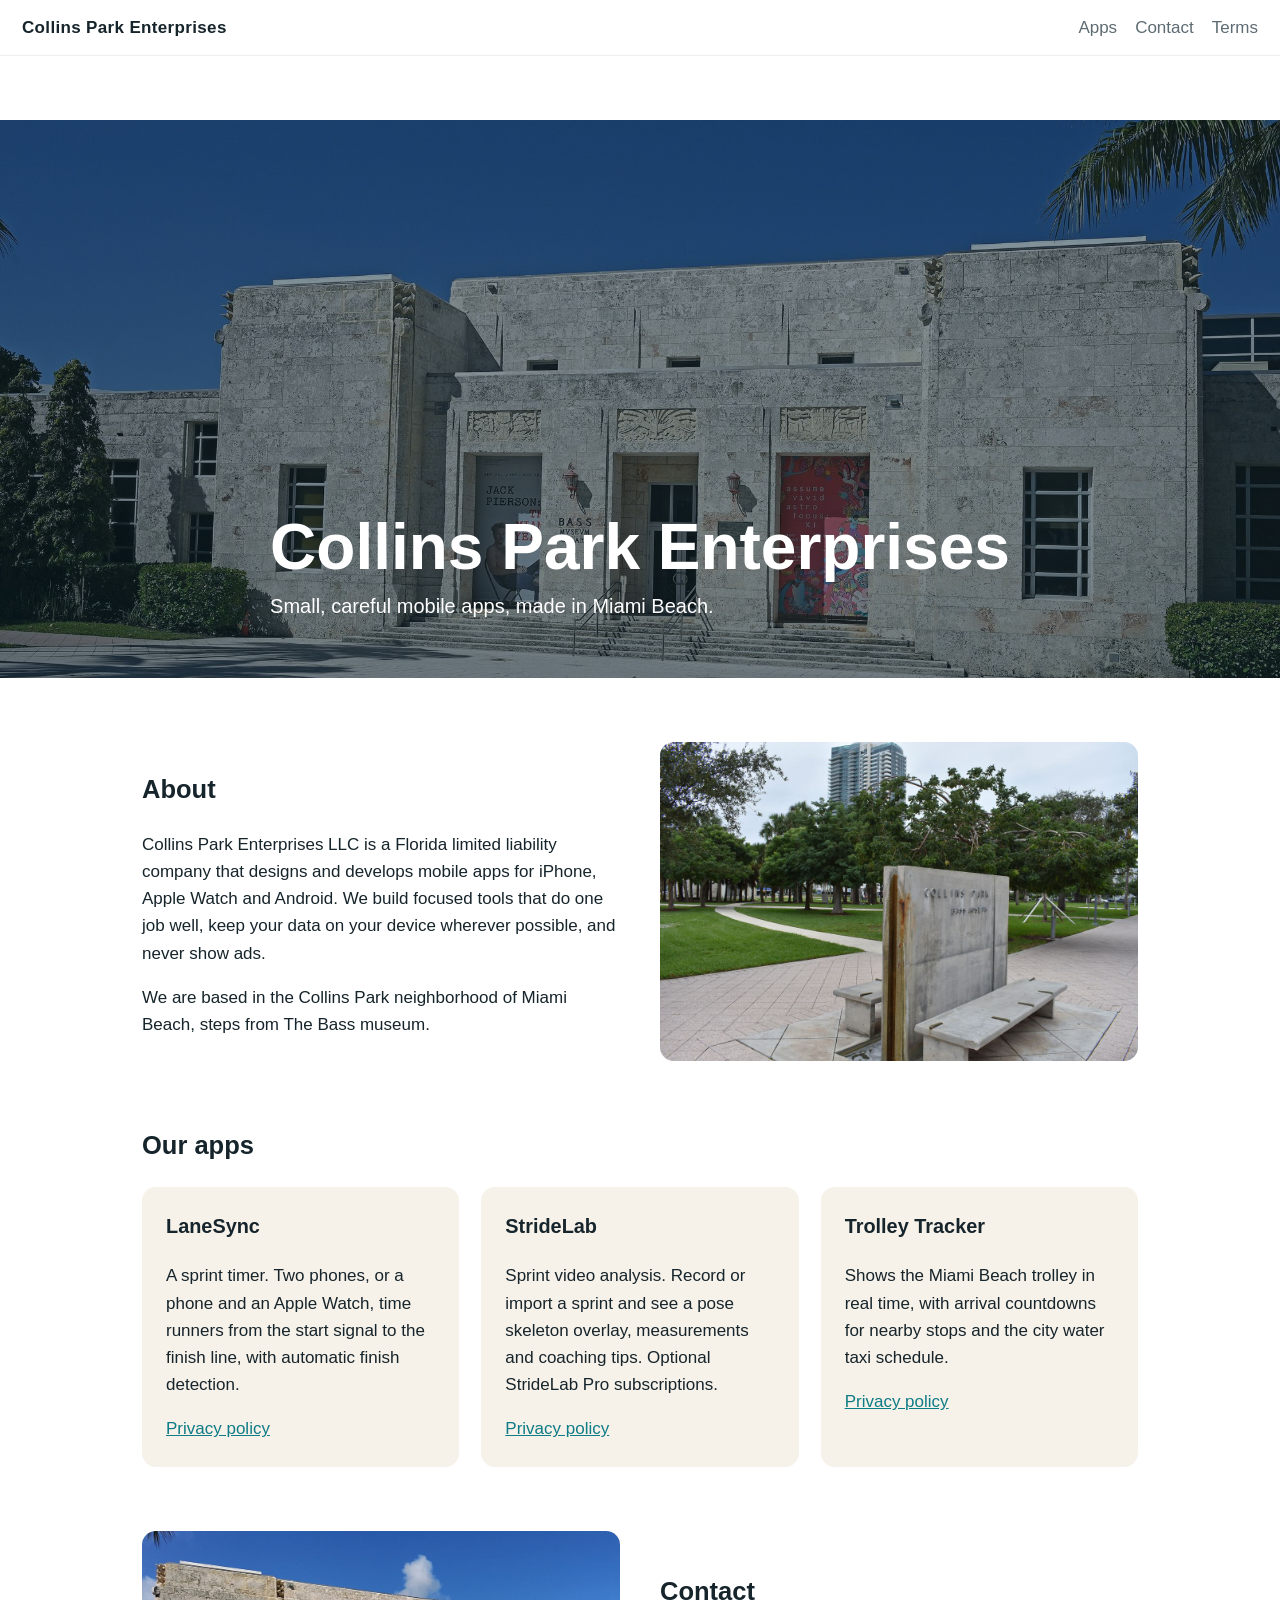
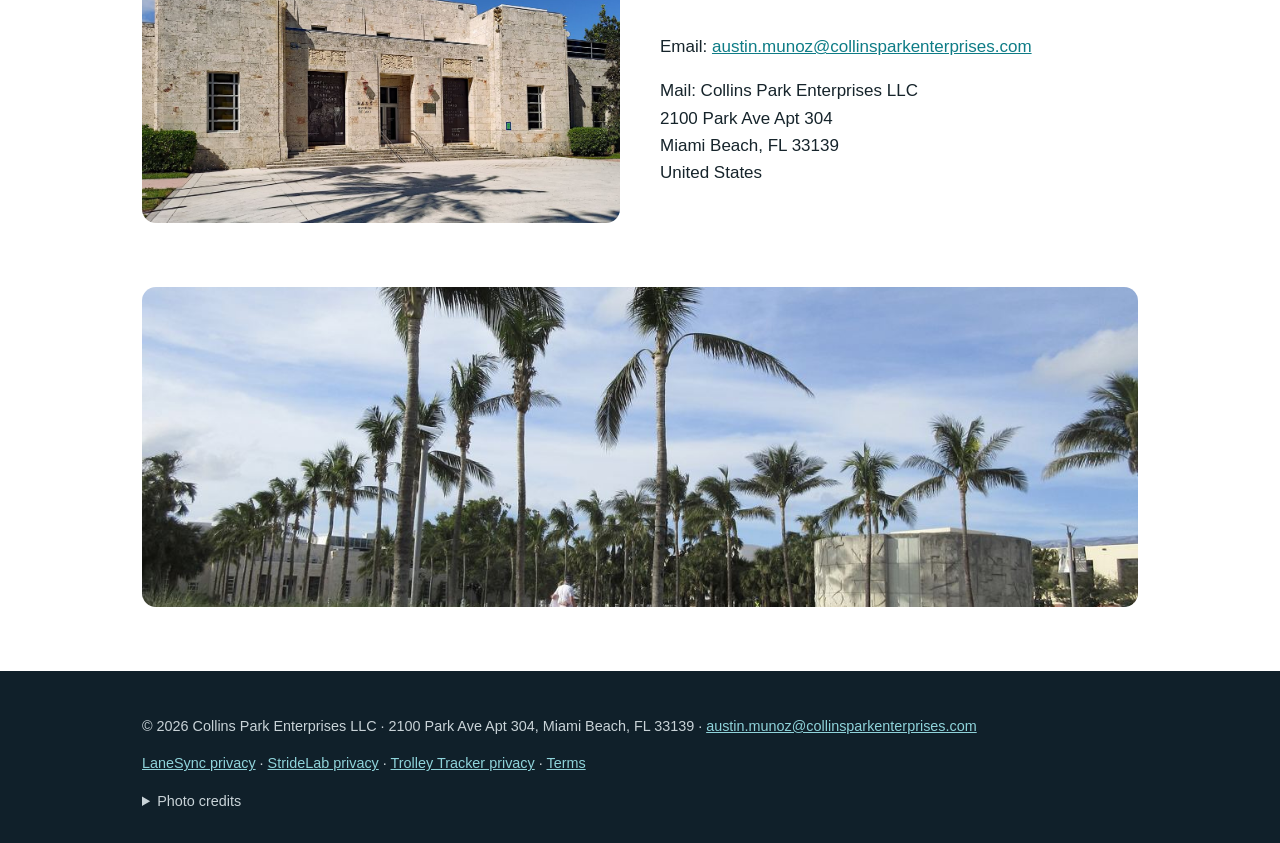
==== index.html @ 1e59d23f "Collins Park Enterprises site: home, privacy policies, terms, photos" ====
<!doctype html><html lang="en"><head><meta charset="utf-8"><meta name="viewport" content="width=device-width,initial-scale=1">
<title>Collins Park Enterprises LLC</title><meta name="description" content="Collins Park Enterprises LLC, a Florida company that builds mobile apps."><link rel="stylesheet" href="./style.css"></head><body>
<header class="nav"><a class="brand" href="./">Collins Park Enterprises</a><nav><a href="./#apps">Apps</a><a href="./#contact">Contact</a><a href="./terms/">Terms</a></nav></header>
<section class="hero" style="background-image:linear-gradient(rgba(10,30,40,.45),rgba(10,30,40,.55)),url(img/hero-bass.jpg)"><div class="wrap"><h1>Collins Park Enterprises</h1><p>Small, careful mobile apps, made in Miami Beach.</p></div></section>
<main class="wrap">
<section class="split"><div><h2>About</h2><p>Collins Park Enterprises LLC is a Florida limited liability company that designs and develops mobile apps for iPhone, Apple Watch and Android. We build focused tools that do one job well, keep your data on your device wherever possible, and never show ads.</p><p>We are based in the Collins Park neighborhood of Miami Beach, steps from The Bass museum.</p></div><img src="img/collins-park.jpg" alt="Collins Park, Miami Beach, with lawns, trees and a stone bench" loading="lazy"></section>
<section id="apps"><h2>Our apps</h2><div class="cards">
<article><h3>LaneSync</h3><p>A sprint timer. Two phones, or a phone and an Apple Watch, time runners from the start signal to the finish line, with automatic finish detection.</p><a href="privacy/lanesync/">Privacy policy</a></article>
<article><h3>StrideLab</h3><p>Sprint video analysis. Record or import a sprint and see a pose skeleton overlay, measurements and coaching tips. Optional StrideLab Pro subscriptions.</p><a href="privacy/stridelab/">Privacy policy</a></article>
<article><h3>Trolley Tracker</h3><p>Shows the Miami Beach trolley in real time, with arrival countdowns for nearby stops and the city water taxi schedule.</p><a href="privacy/trolley-tracker/">Privacy policy</a></article>
</div></section>
<section class="split rev"><img src="img/bass-entrance.jpg" alt="Entrance of the Bass Museum of Art, Miami Beach" loading="lazy"><div id="contact"><h2>Contact</h2><p>Email: <a href="mailto:austin.munoz@collinsparkenterprises.com">austin.munoz@collinsparkenterprises.com</a></p><p>Mail: Collins Park Enterprises LLC<br>2100 Park Ave Apt 304<br>Miami Beach, FL 33139<br>United States</p></div></section>
<img class="band" src="img/collins-park-2018.jpg" alt="Palm trees along Collins Park, Miami Beach" loading="lazy">
</main><footer><div class="wrap"><p>© 2026 Collins Park Enterprises LLC · 2100 Park Ave Apt 304, Miami Beach, FL 33139 · <a href="mailto:austin.munoz@collinsparkenterprises.com">austin.munoz@collinsparkenterprises.com</a></p>
<p><a href="./privacy/lanesync/">LaneSync privacy</a> · <a href="./privacy/stridelab/">StrideLab privacy</a> · <a href="./privacy/trolley-tracker/">Trolley Tracker privacy</a> · <a href="./terms/">Terms</a></p><details class="credits"><summary>Photo credits</summary><ul><li>“<a href="https://commons.wikimedia.org/wiki/File:Miami_Beach_-_Bass_Museum_of_Art_Building.jpg">Miami Beach - Bass Museum of Art Building</a>” by P. Hughes, <a href="https://creativecommons.org/licenses/by/4.0">CC BY 4.0</a>, via Wikimedia Commons. Resized and compressed.</li><li>“<a href="https://commons.wikimedia.org/wiki/File:Miami_Beach_-_Bass_Museum_of_Art_entrance.jpg">Miami Beach - Bass Museum of Art entrance</a>” by P. Hughes, <a href="https://creativecommons.org/licenses/by/4.0">CC BY 4.0</a>, via Wikimedia Commons. Resized and compressed.</li><li>“<a href="https://commons.wikimedia.org/wiki/File:Collins_Park_(Miami_Beach,_Florida)_1.jpg">Collins Park (Miami Beach, Florida) 1</a>” by Tamanoeconomico, <a href="https://creativecommons.org/licenses/by-sa/4.0">CC BY-SA 4.0</a>, via Wikimedia Commons. Resized and compressed.</li><li>“<a href="https://commons.wikimedia.org/wiki/File:Miami_Beach_Florida_-_Collins_Park,_Jan_2018_-_01.jpg">Miami Beach Florida - Collins Park, Jan 2018 - 01</a>” by Infrogmation of New Orleans, <a href="https://creativecommons.org/licenses/by/2.0">CC BY 2.0</a>, via Wikimedia Commons. Resized and compressed.</li></ul></details></div></footer></body></html>
---- style.css ----
:root{--ink:#16242b;--muted:#5d6b72;--accent:#0e7c86;--sand:#f6f1e9}
*{box-sizing:border-box}body{margin:0;font:17px/1.6 -apple-system,BlinkMacSystemFont,"Segoe UI",Roboto,sans-serif;color:var(--ink);background:#fff}
a{color:var(--accent)}.wrap{max-width:1040px;margin:0 auto;padding:0 22px}
.nav{display:flex;justify-content:space-between;align-items:center;padding:14px 22px;position:sticky;top:0;background:rgba(255,255,255,.94);backdrop-filter:blur(6px);z-index:2;border-bottom:1px solid #eee}
.brand{font-weight:700;text-decoration:none;color:var(--ink);letter-spacing:.02em}.nav nav a{margin-left:18px;text-decoration:none;color:var(--muted)}
.hero{min-height:62vh;display:flex;align-items:flex-end;background-size:cover;background-position:center;color:#fff;padding:0 0 56px}
.hero h1{font-size:clamp(2.2rem,6vw,4rem);margin:0;line-height:1.1}.hero p{font-size:1.25rem;margin:.4em 0 0}
section{margin:64px 0}.split{display:grid;grid-template-columns:1fr 1fr;gap:40px;align-items:center}
.split img,.band{width:100%;border-radius:14px;display:block;object-fit:cover}.band{height:320px;margin:64px 0}
.cards{display:grid;grid-template-columns:repeat(auto-fit,minmax(250px,1fr));gap:22px}
.cards article{background:var(--sand);border-radius:14px;padding:24px}.cards h3{margin-top:0}
.doc{max-width:760px;padding-top:30px;padding-bottom:40px}.doc h2{margin-top:2em;font-size:1.25rem}.muted{color:var(--muted)}.lead{background:var(--sand);padding:16px 20px;border-radius:10px}
footer{background:#10202a;color:#c9d3d8;padding:30px 0;font-size:.9rem;margin-top:40px}footer a{color:#8fd3da}
.credits summary{cursor:pointer;margin-top:10px}.credits li{margin:4px 0}
@media(max-width:760px){.split{grid-template-columns:1fr}.rev img{order:2}.nav nav a{margin-left:12px}}
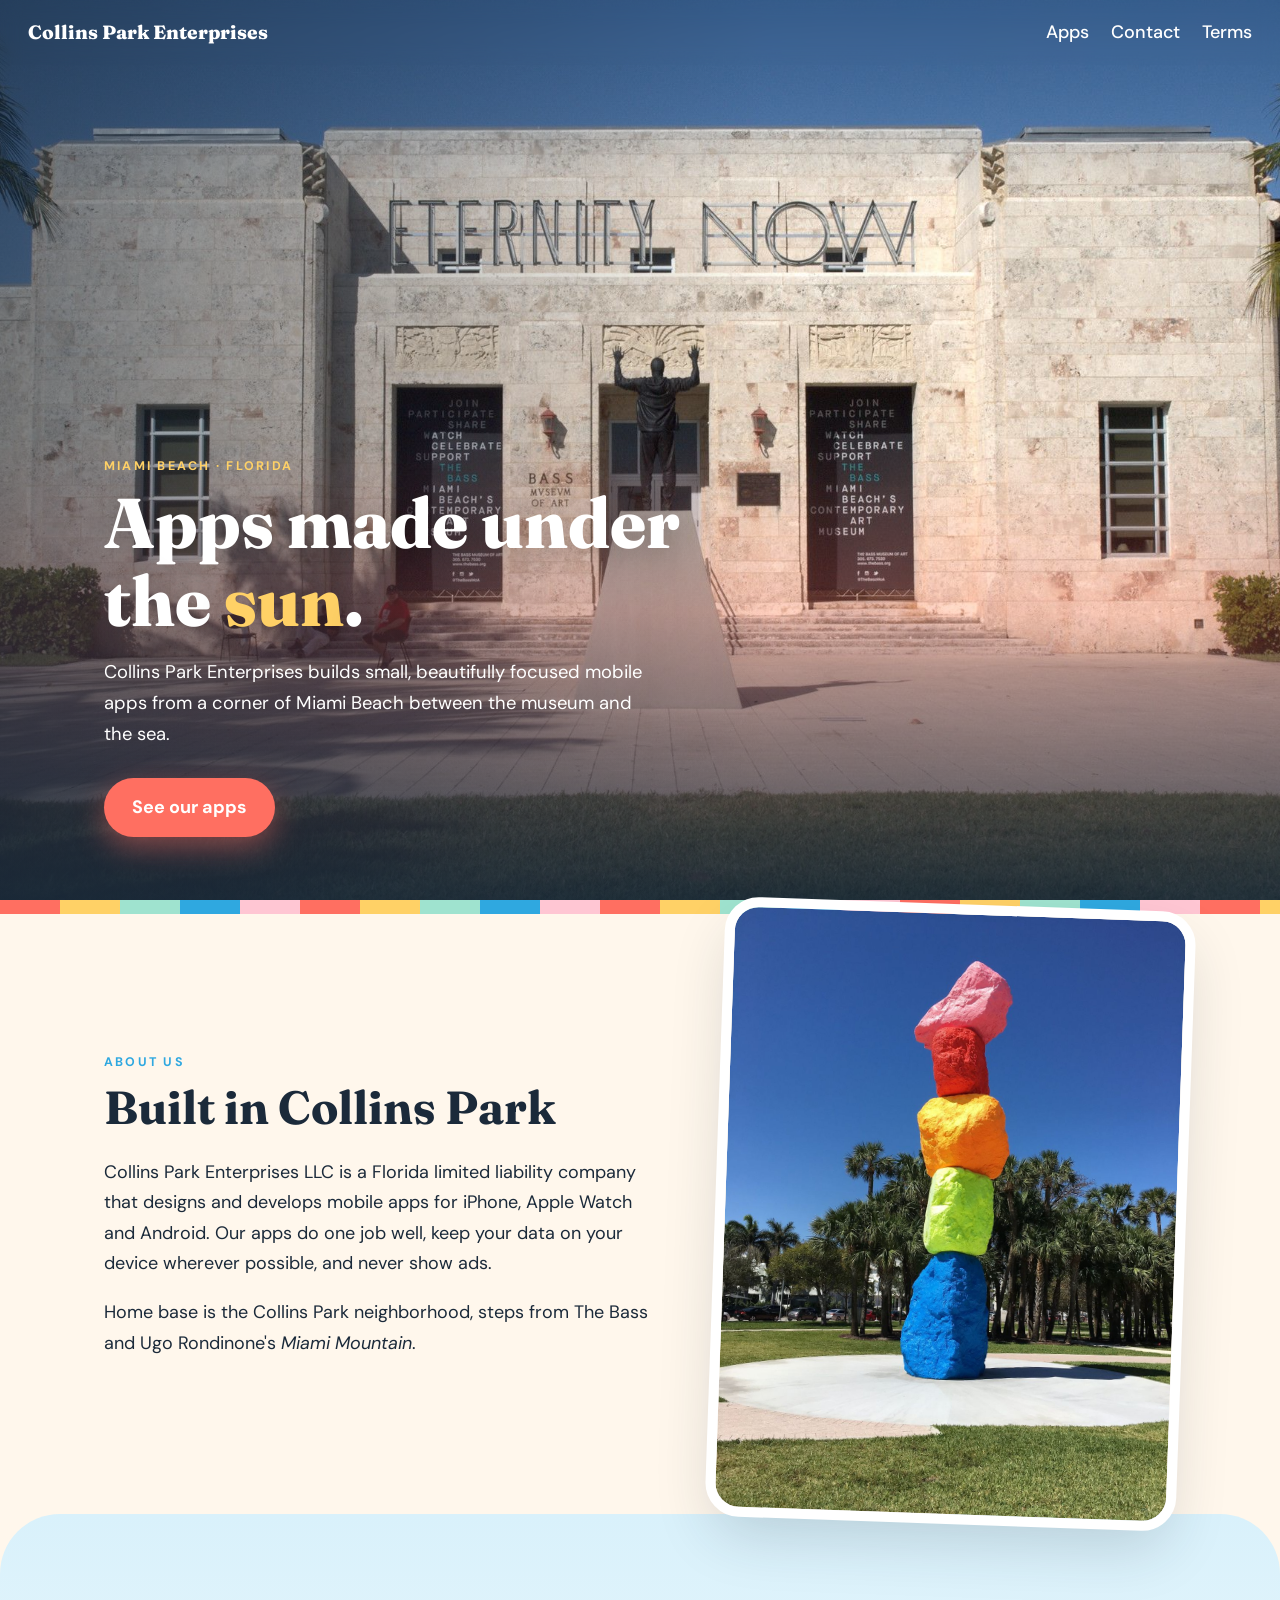
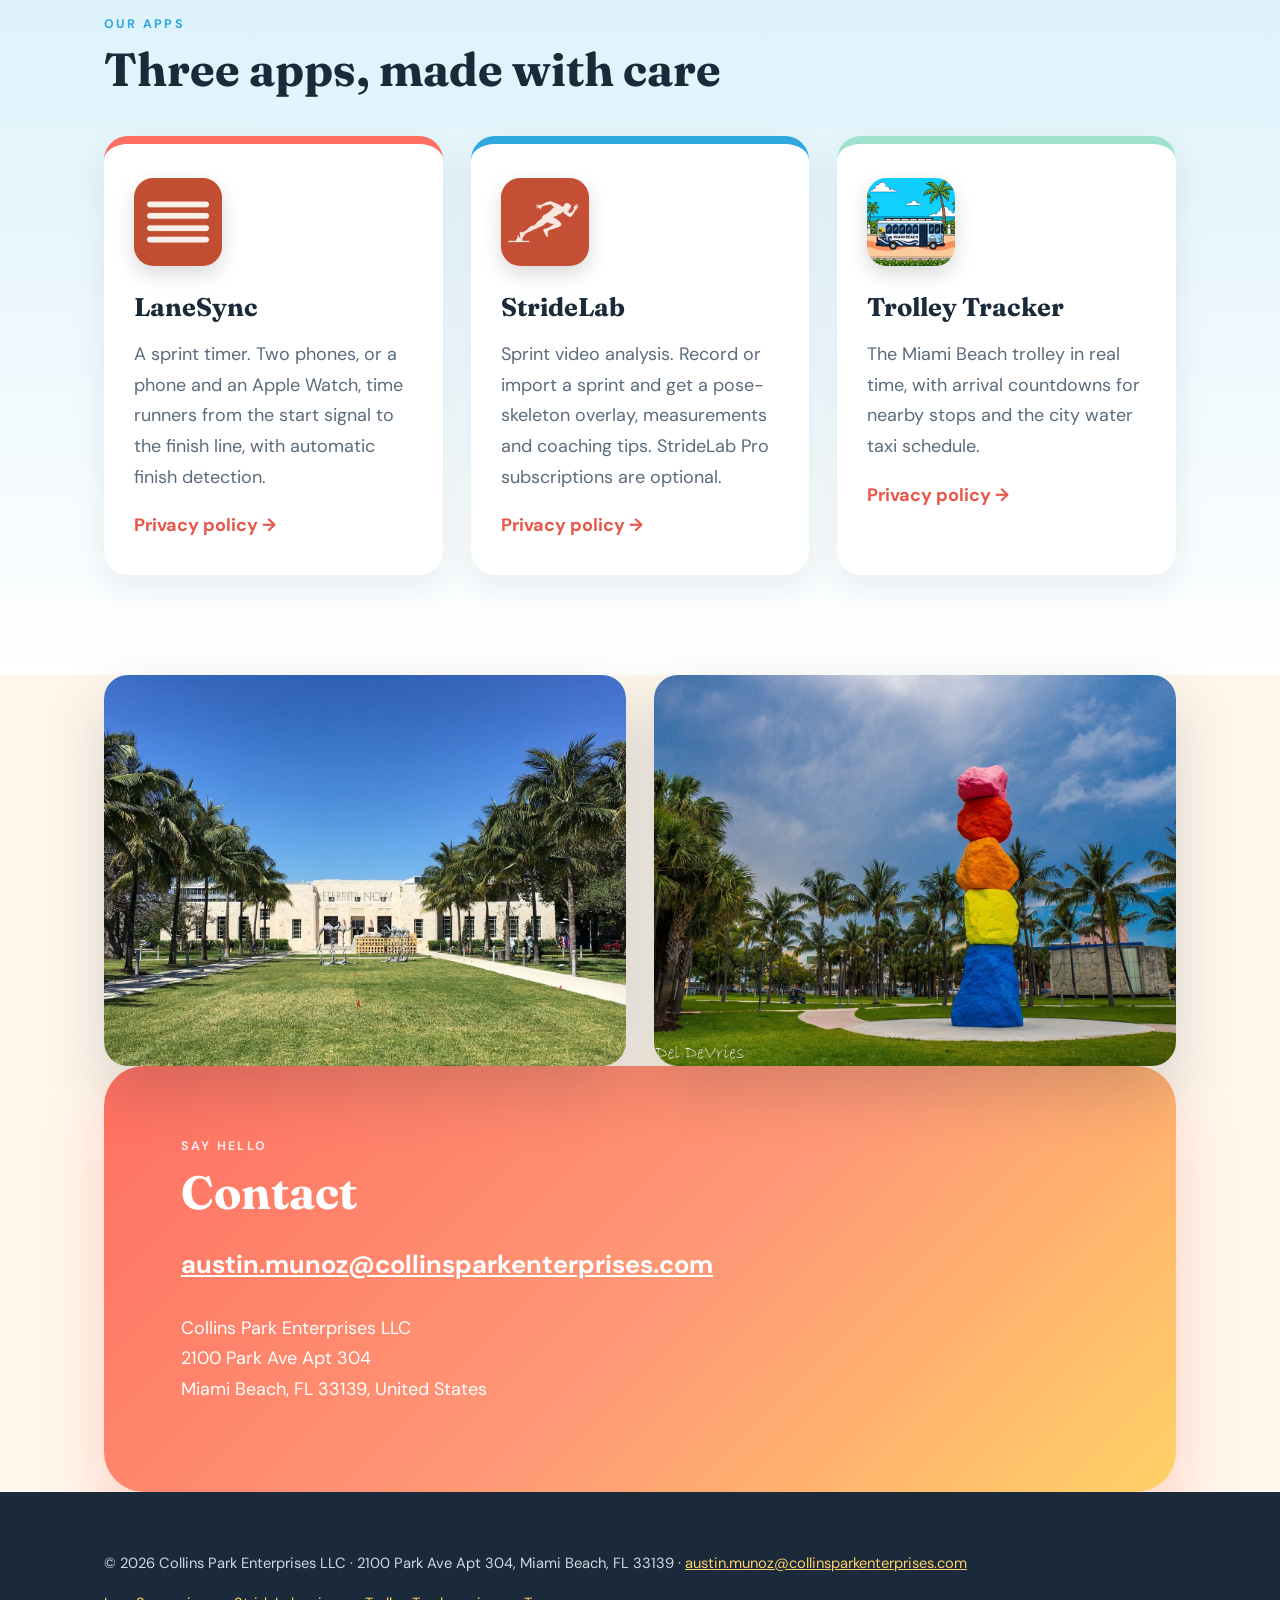
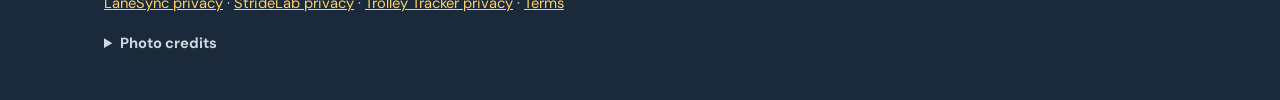
==== commit a7636f5f: "Sunny Miami Beach redesign: ETERNITY NOW hero, Miami Mountain photos, app icons, new type and palett" ====
--- a/index.html
+++ b/index.html
@@ -1,15 +1,18 @@
 <!doctype html><html lang="en"><head><meta charset="utf-8"><meta name="viewport" content="width=device-width,initial-scale=1">
-<title>Collins Park Enterprises LLC</title><meta name="description" content="Collins Park Enterprises LLC, a Florida company that builds mobile apps."><link rel="stylesheet" href="./style.css"></head><body>
-<header class="nav"><a class="brand" href="./">Collins Park Enterprises</a><nav><a href="./#apps">Apps</a><a href="./#contact">Contact</a><a href="./terms/">Terms</a></nav></header>
-<section class="hero" style="background-image:linear-gradient(rgba(10,30,40,.45),rgba(10,30,40,.55)),url(img/hero-bass.jpg)"><div class="wrap"><h1>Collins Park Enterprises</h1><p>Small, careful mobile apps, made in Miami Beach.</p></div></section>
-<main class="wrap">
-<section class="split"><div><h2>About</h2><p>Collins Park Enterprises LLC is a Florida limited liability company that designs and develops mobile apps for iPhone, Apple Watch and Android. We build focused tools that do one job well, keep your data on your device wherever possible, and never show ads.</p><p>We are based in the Collins Park neighborhood of Miami Beach, steps from The Bass museum.</p></div><img src="img/collins-park.jpg" alt="Collins Park, Miami Beach, with lawns, trees and a stone bench" loading="lazy"></section>
-<section id="apps"><h2>Our apps</h2><div class="cards">
-<article><h3>LaneSync</h3><p>A sprint timer. Two phones, or a phone and an Apple Watch, time runners from the start signal to the finish line, with automatic finish detection.</p><a href="privacy/lanesync/">Privacy policy</a></article>
-<article><h3>StrideLab</h3><p>Sprint video analysis. Record or import a sprint and see a pose skeleton overlay, measurements and coaching tips. Optional StrideLab Pro subscriptions.</p><a href="privacy/stridelab/">Privacy policy</a></article>
-<article><h3>Trolley Tracker</h3><p>Shows the Miami Beach trolley in real time, with arrival countdowns for nearby stops and the city water taxi schedule.</p><a href="privacy/trolley-tracker/">Privacy policy</a></article>
-</div></section>
-<section class="split rev"><img src="img/bass-entrance.jpg" alt="Entrance of the Bass Museum of Art, Miami Beach" loading="lazy"><div id="contact"><h2>Contact</h2><p>Email: <a href="mailto:austin.munoz@collinsparkenterprises.com">austin.munoz@collinsparkenterprises.com</a></p><p>Mail: Collins Park Enterprises LLC<br>2100 Park Ave Apt 304<br>Miami Beach, FL 33139<br>United States</p></div></section>
-<img class="band" src="img/collins-park-2018.jpg" alt="Palm trees along Collins Park, Miami Beach" loading="lazy">
+<title>Collins Park Enterprises LLC</title><meta name="description" content="Collins Park Enterprises LLC, a Florida company that builds mobile apps."><link rel="preconnect" href="https://fonts.googleapis.com"><link rel="preconnect" href="https://fonts.gstatic.com" crossorigin><link href="https://fonts.googleapis.com/css2?family=Fraunces:opsz,wght@9..144,600;9..144,800&family=DM+Sans:wght@400;500;700&display=swap" rel="stylesheet"><link rel="stylesheet" href="./style.css"></head><body>
+<header class="nav over"><a class="brand" href="./">Collins Park Enterprises</a><nav><a href="./#apps">Apps</a><a href="./#contact">Contact</a><a href="./terms/">Terms</a></nav></header>
+<section class="hero"><img class="hero-img" src="img/hero-eternity-now.jpg" alt="The Bass museum facade in Miami Beach with Sylvie Fleury's ETERNITY NOW sign under a blue sky"><div class="hero-shade"></div>
+<div class="wrap hero-text"><p class="kicker">Miami Beach · Florida</p><h1>Apps made under<br>the <span>sun</span>.</h1><p class="sub">Collins Park Enterprises builds small, beautifully focused mobile apps from a corner of Miami Beach between the museum and the sea.</p><a class="btn" href="#apps">See our apps</a></div></section>
+<div class="deco"></div>
+<main>
+<section class="wrap split"><div><p class="kicker">About us</p><h2>Built in Collins Park</h2><p>Collins Park Enterprises LLC is a Florida limited liability company that designs and develops mobile apps for iPhone, Apple Watch and Android. Our apps do one job well, keep your data on your device wherever possible, and never show ads.</p><p>Home base is the Collins Park neighborhood, steps from The Bass and Ugo Rondinone's <em>Miami Mountain</em>.</p></div>
+<figure class="photo tilt"><img src="img/miami-mountain.jpg" alt="Miami Mountain, Ugo Rondinone's stack of brightly painted boulders, in Collins Park"></figure></section>
+<section id="apps" class="apps"><div class="wrap"><p class="kicker">Our apps</p><h2>Three apps, made with care</h2><div class="cards">
+<article class="card c1"><img src="img/icons/lanesync.png" alt="LaneSync icon" width="88" height="88"><h3>LaneSync</h3><p>A sprint timer. Two phones, or a phone and an Apple Watch, time runners from the start signal to the finish line, with automatic finish detection.</p><a href="privacy/lanesync/">Privacy policy →</a></article>
+<article class="card c2"><img src="img/icons/stridelab.png" alt="StrideLab icon" width="88" height="88"><h3>StrideLab</h3><p>Sprint video analysis. Record or import a sprint and get a pose-skeleton overlay, measurements and coaching tips. StrideLab Pro subscriptions are optional.</p><a href="privacy/stridelab/">Privacy policy →</a></article>
+<article class="card c3"><img src="img/icons/trolley-tracker.png" alt="Trolley Tracker icon" width="88" height="88"><h3>Trolley Tracker</h3><p>The Miami Beach trolley in real time, with arrival countdowns for nearby stops and the city water taxi schedule.</p><a href="privacy/trolley-tracker/">Privacy policy →</a></article>
+</div></div></section>
+<section class="wrap gallery"><figure class="photo"><img src="img/bass-lawn.jpg" alt="Palm-lined lawn of Collins Park leading to The Bass museum"></figure><figure class="photo"><img src="img/miami-mountain-2.jpg" alt="Miami Mountain sculpture against a blue sky with palm trees"></figure></section>
+<section id="contact" class="wrap contact"><div class="contact-card"><p class="kicker">Say hello</p><h2>Contact</h2><p class="big"><a href="mailto:austin.munoz@collinsparkenterprises.com">austin.munoz@collinsparkenterprises.com</a></p><p>Collins Park Enterprises LLC<br>2100 Park Ave Apt 304<br>Miami Beach, FL 33139, United States</p></div></section>
 </main><footer><div class="wrap"><p>© 2026 Collins Park Enterprises LLC · 2100 Park Ave Apt 304, Miami Beach, FL 33139 · <a href="mailto:austin.munoz@collinsparkenterprises.com">austin.munoz@collinsparkenterprises.com</a></p>
-<p><a href="./privacy/lanesync/">LaneSync privacy</a> · <a href="./privacy/stridelab/">StrideLab privacy</a> · <a href="./privacy/trolley-tracker/">Trolley Tracker privacy</a> · <a href="./terms/">Terms</a></p><details class="credits"><summary>Photo credits</summary><ul><li>“<a href="https://commons.wikimedia.org/wiki/File:Miami_Beach_-_Bass_Museum_of_Art_Building.jpg">Miami Beach - Bass Museum of Art Building</a>” by P. Hughes, <a href="https://creativecommons.org/licenses/by/4.0">CC BY 4.0</a>, via Wikimedia Commons. Resized and compressed.</li><li>“<a href="https://commons.wikimedia.org/wiki/File:Miami_Beach_-_Bass_Museum_of_Art_entrance.jpg">Miami Beach - Bass Museum of Art entrance</a>” by P. Hughes, <a href="https://creativecommons.org/licenses/by/4.0">CC BY 4.0</a>, via Wikimedia Commons. Resized and compressed.</li><li>“<a href="https://commons.wikimedia.org/wiki/File:Collins_Park_(Miami_Beach,_Florida)_1.jpg">Collins Park (Miami Beach, Florida) 1</a>” by Tamanoeconomico, <a href="https://creativecommons.org/licenses/by-sa/4.0">CC BY-SA 4.0</a>, via Wikimedia Commons. Resized and compressed.</li><li>“<a href="https://commons.wikimedia.org/wiki/File:Miami_Beach_Florida_-_Collins_Park,_Jan_2018_-_01.jpg">Miami Beach Florida - Collins Park, Jan 2018 - 01</a>” by Infrogmation of New Orleans, <a href="https://creativecommons.org/licenses/by/2.0">CC BY 2.0</a>, via Wikimedia Commons. Resized and compressed.</li></ul></details></div></footer></body></html>+<p><a href="./privacy/lanesync/">LaneSync privacy</a> · <a href="./privacy/stridelab/">StrideLab privacy</a> · <a href="./privacy/trolley-tracker/">Trolley Tracker privacy</a> · <a href="./terms/">Terms</a></p><details class="credits"><summary>Photo credits</summary><ul><li>“<a href="https://www.flickr.com/photos/82538566@N00/32738382760">Bass Museum of Art (ETERNITY NOW by Sylvie Fleury)</a>” by Jim Bowen, licensed <a href="https://creativecommons.org/licenses/by/2.0/">CC BY 2.0</a>, via Flickr. Resized and compressed.</li><li>“<a href="https://www.flickr.com/photos/25955895@N03/32690999064">Miami Mountain (2016) by Ugo Rondinone, Collins Park</a>” by Phillip Pessar, licensed <a href="https://creativecommons.org/licenses/by/2.0/">CC BY 2.0</a>, via Flickr. Resized and compressed.</li><li>“<a href="https://www.flickr.com/photos/53136684@N00/49625136566">Miami Mountain</a>” by deldevries, licensed <a href="https://creativecommons.org/licenses/by-sa/2.0/">CC BY-SA 2.0</a>, via Flickr. Resized and compressed.</li><li>“<a href="https://www.flickr.com/photos/25955895@N03/33534813245">Bass Museum Miami Beach</a>” by Phillip Pessar, licensed <a href="https://creativecommons.org/licenses/by/2.0/">CC BY 2.0</a>, via Flickr. Resized and compressed.</li></ul><p>Artworks shown: <em>ETERNITY NOW</em> by Sylvie Fleury (The Bass); <em>Miami Mountain</em> by Ugo Rondinone (Collins Park). Photos used under the licenses above; no endorsement by the photographers, artists or The Bass is implied.</p></details></div></footer></body></html>
--- a/style.css
+++ b/style.css
@@ -1,15 +1,37 @@
-:root{--ink:#16242b;--muted:#5d6b72;--accent:#0e7c86;--sand:#f6f1e9}
-*{box-sizing:border-box}body{margin:0;font:17px/1.6 -apple-system,BlinkMacSystemFont,"Segoe UI",Roboto,sans-serif;color:var(--ink);background:#fff}
-a{color:var(--accent)}.wrap{max-width:1040px;margin:0 auto;padding:0 22px}
-.nav{display:flex;justify-content:space-between;align-items:center;padding:14px 22px;position:sticky;top:0;background:rgba(255,255,255,.94);backdrop-filter:blur(6px);z-index:2;border-bottom:1px solid #eee}
-.brand{font-weight:700;text-decoration:none;color:var(--ink);letter-spacing:.02em}.nav nav a{margin-left:18px;text-decoration:none;color:var(--muted)}
-.hero{min-height:62vh;display:flex;align-items:flex-end;background-size:cover;background-position:center;color:#fff;padding:0 0 56px}
-.hero h1{font-size:clamp(2.2rem,6vw,4rem);margin:0;line-height:1.1}.hero p{font-size:1.25rem;margin:.4em 0 0}
-section{margin:64px 0}.split{display:grid;grid-template-columns:1fr 1fr;gap:40px;align-items:center}
-.split img,.band{width:100%;border-radius:14px;display:block;object-fit:cover}.band{height:320px;margin:64px 0}
-.cards{display:grid;grid-template-columns:repeat(auto-fit,minmax(250px,1fr));gap:22px}
-.cards article{background:var(--sand);border-radius:14px;padding:24px}.cards h3{margin-top:0}
-.doc{max-width:760px;padding-top:30px;padding-bottom:40px}.doc h2{margin-top:2em;font-size:1.25rem}.muted{color:var(--muted)}.lead{background:var(--sand);padding:16px 20px;border-radius:10px}
-footer{background:#10202a;color:#c9d3d8;padding:30px 0;font-size:.9rem;margin-top:40px}footer a{color:#8fd3da}
-.credits summary{cursor:pointer;margin-top:10px}.credits li{margin:4px 0}
-@media(max-width:760px){.split{grid-template-columns:1fr}.rev img{order:2}.nav nav a{margin-left:12px}}
+:root{--sky:#2fa8e0;--sky-l:#d9f1fb;--coral:#ff6f61;--coral-d:#e8574a;--mint:#9fe3cf;--pink:#ffc6d3;--sun:#ffd166;--sand:#fff7ec;--ink:#1b2a3a;--muted:#5b6b7b;--r:24px}
+*{box-sizing:border-box}html{scroll-behavior:smooth}
+body{margin:0;font:18px/1.7 "DM Sans",system-ui,sans-serif;color:var(--ink);background:var(--sand)}
+h1,h2,h3{font-family:Fraunces,Georgia,serif;line-height:1.1;margin:.2em 0 .5em}h2{font-size:clamp(2rem,4vw,2.9rem)}
+a{color:var(--coral-d)}.wrap{max-width:1120px;margin:0 auto;padding:0 24px}
+.kicker{text-transform:uppercase;letter-spacing:.18em;font-size:.78rem;font-weight:700;color:var(--sky);margin:0}
+.nav{position:sticky;top:0;z-index:5;display:flex;justify-content:space-between;align-items:center;padding:16px 28px;background:rgba(255,247,236,.9);backdrop-filter:blur(10px)}
+.nav.over{position:absolute;left:0;right:0;background:transparent}.nav.over a{color:#fff}
+.brand{font-family:Fraunces,serif;font-weight:800;font-size:1.2rem;text-decoration:none;color:var(--ink)}
+.nav nav a{margin-left:22px;text-decoration:none;color:var(--ink);font-weight:500;transition:opacity .2s}.nav nav a:hover{opacity:.7}
+.hero{position:relative;min-height:100vh;display:flex;align-items:flex-end;overflow:hidden;color:#fff}
+.hero-img{position:absolute;inset:0;width:100%;height:100%;object-fit:cover;object-position:center 20%}
+.hero-shade{position:absolute;inset:0;background:linear-gradient(90deg,rgba(27,42,58,.55),rgba(27,42,58,0) 60%),linear-gradient(180deg,rgba(20,60,100,.35) 0%,rgba(20,60,100,0) 22%,rgba(20,60,100,0) 48%,rgba(255,111,97,.25) 68%,rgba(27,42,58,.88) 100%)}
+.hero-text{position:relative;padding-bottom:7vh;padding-top:42vh;width:100%}.hero .kicker{color:var(--sun)}
+.hero h1{font-size:clamp(2.4rem,6vw,4.4rem);font-weight:800;margin:.1em 0 .25em;text-shadow:0 4px 30px rgba(0,0,0,.25)}.hero h1 span{color:var(--sun)}
+.sub{max-width:560px;font-size:1.15rem;margin:0 0 28px}
+.btn{display:inline-block;background:var(--coral);color:#fff;text-decoration:none;font-weight:700;padding:14px 28px;border-radius:999px;box-shadow:0 10px 30px rgba(255,111,97,.45);transition:transform .2s,background .2s}.btn:hover{transform:translateY(-3px);background:var(--coral-d)}
+.deco{height:14px;background:repeating-linear-gradient(90deg,var(--coral) 0 60px,var(--sun) 60px 120px,var(--mint) 120px 180px,var(--sky) 180px 240px,var(--pink) 240px 300px)}
+main section{margin:110px auto}
+.split{display:grid;grid-template-columns:1.1fr .9fr;gap:70px;align-items:center}
+.photo{margin:0;border-radius:var(--r);overflow:hidden;box-shadow:0 25px 60px rgba(27,42,58,.18)}.photo img{width:100%;height:100%;display:block;object-fit:cover;transition:transform .6s}.photo:hover img{transform:scale(1.04)}
+.tilt{transform:rotate(2deg);max-height:600px;outline:10px solid #fff}
+.apps{background:linear-gradient(180deg,var(--sky-l),#fff);padding:100px 0;margin:0!important;border-radius:60px 60px 0 0}
+.cards{display:grid;grid-template-columns:repeat(3,1fr);gap:28px;margin-top:40px}
+.card{background:#fff;border-radius:var(--r);padding:34px 30px;box-shadow:0 12px 34px rgba(27,42,58,.08);border-top:8px solid var(--coral);transition:transform .25s,box-shadow .25s}
+.card:hover{transform:translateY(-8px);box-shadow:0 24px 50px rgba(27,42,58,.16)}.c2{border-color:var(--sky)}.c3{border-color:var(--mint)}
+.card img{border-radius:22%;box-shadow:0 8px 20px rgba(0,0,0,.15)}.card h3{font-size:1.6rem;margin-top:18px}.card p{color:var(--muted)}.card a{font-weight:700;text-decoration:none}
+.gallery{display:grid;grid-template-columns:1fr 1fr;gap:28px}.gallery .photo{aspect-ratio:4/3}
+.contact-card{background:linear-gradient(135deg,var(--coral),#ff9a76 55%,var(--sun));color:#fff;border-radius:40px;padding:70px clamp(28px,6vw,80px);box-shadow:0 30px 60px rgba(255,111,97,.3)}
+.contact-card .kicker{color:#fff;opacity:.85}.contact-card a{color:#fff}.big{font-size:clamp(1.05rem,2.6vw,1.6rem);font-weight:700;word-break:break-word}
+.doc{max-width:780px;background:#fff;border-radius:var(--r);padding:56px clamp(22px,6vw,64px);margin:50px auto 80px;box-shadow:0 12px 40px rgba(27,42,58,.08);border-top:10px solid var(--sky)}
+.doc h1{font-size:clamp(2rem,5vw,2.8rem)}.doc h2{font-size:1.35rem;margin-top:2em;color:var(--ink)}.doc li{margin:.35em 0}
+.muted{color:var(--muted)}.lead{background:var(--sky-l);padding:18px 22px;border-radius:16px;border-left:5px solid var(--coral)}
+footer{background:var(--ink);color:#cfd8e2;padding:44px 0;font-size:.92rem}footer a{color:var(--sun)}
+.credits summary{cursor:pointer;margin-top:12px;font-weight:700}.credits li{margin:6px 0}
+@media(max-width:860px){.split,.gallery{grid-template-columns:1fr;gap:40px}.cards{grid-template-columns:1fr}.tilt{transform:none}.nav{padding:14px 18px}.nav nav a{margin-left:14px;font-size:.92rem}.brand{font-size:1rem}main section{margin:70px auto}.apps{padding:70px 0;border-radius:36px 36px 0 0}.hero{min-height:74svh}.hero-img{object-position:55% 20%}.hero-text{padding-top:30svh;padding-bottom:5svh}}
+@media(max-width:420px){.nav nav a:nth-child(3){display:none}}
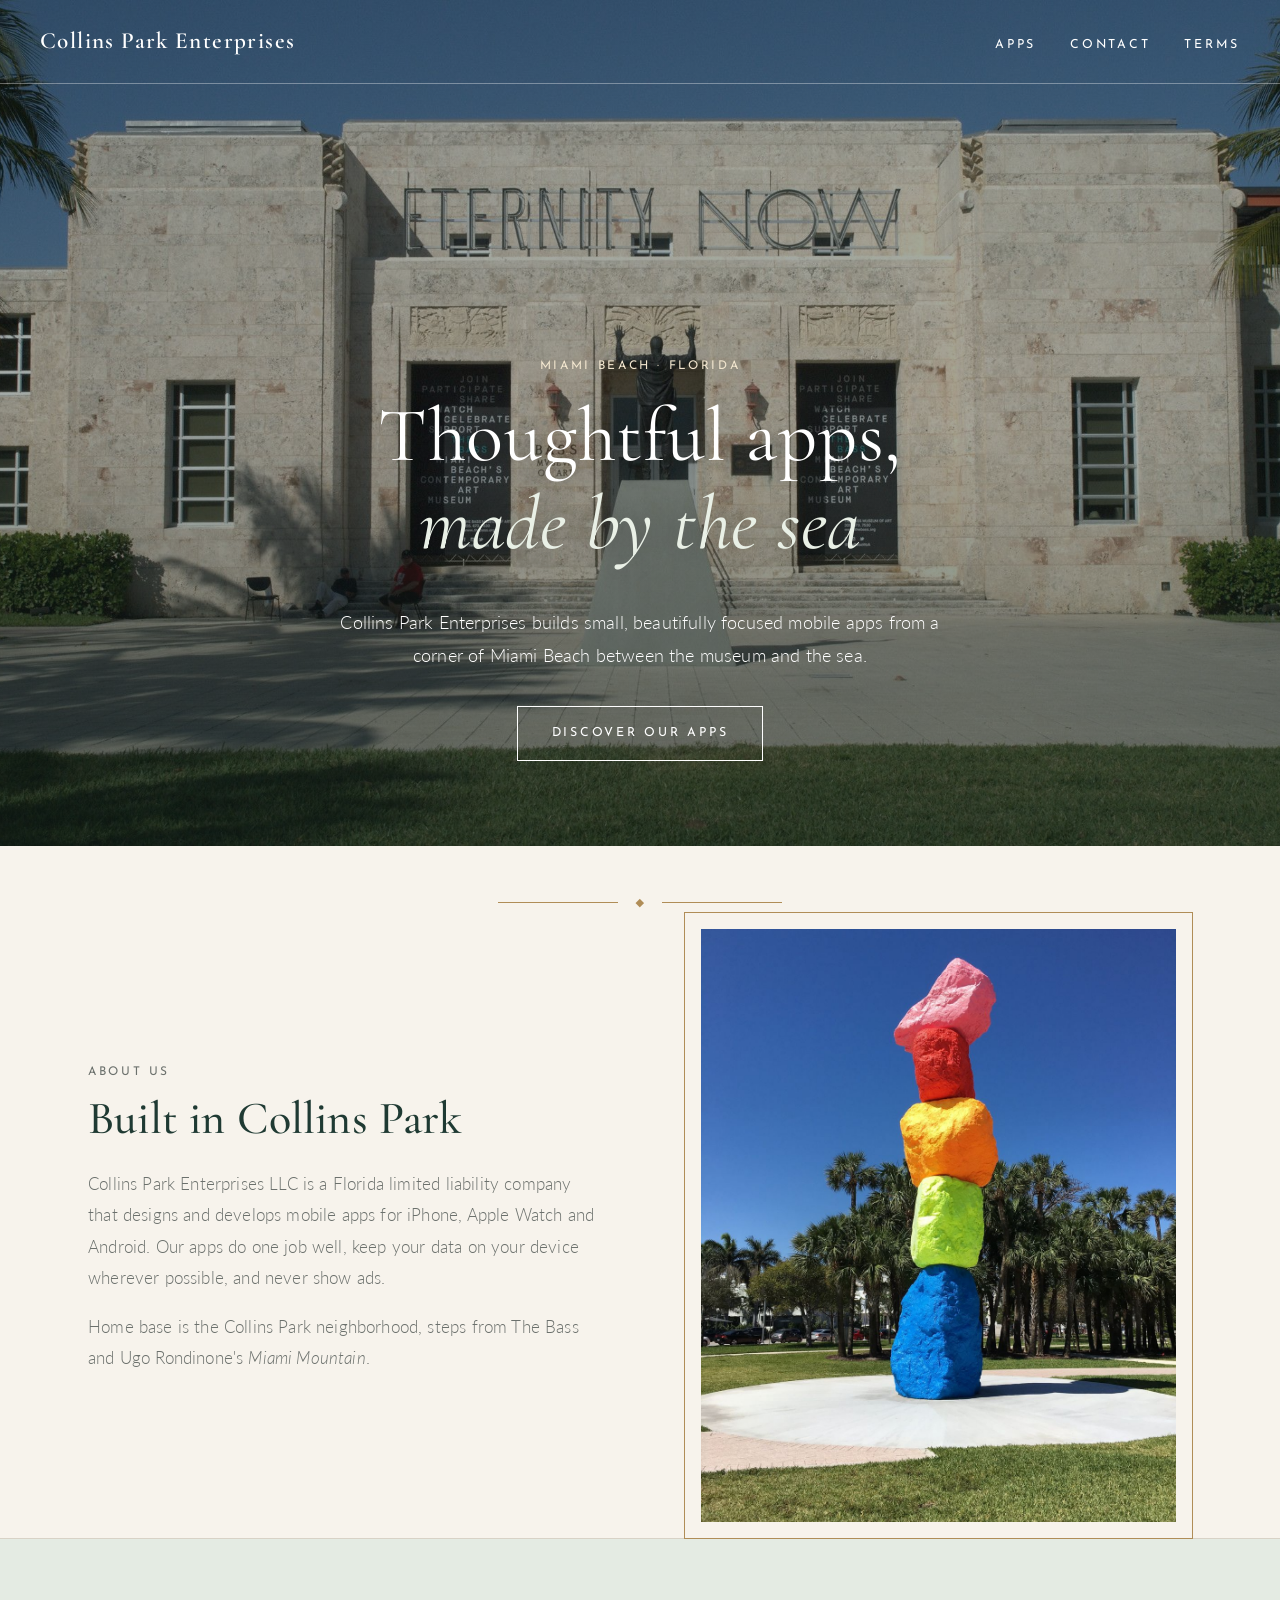
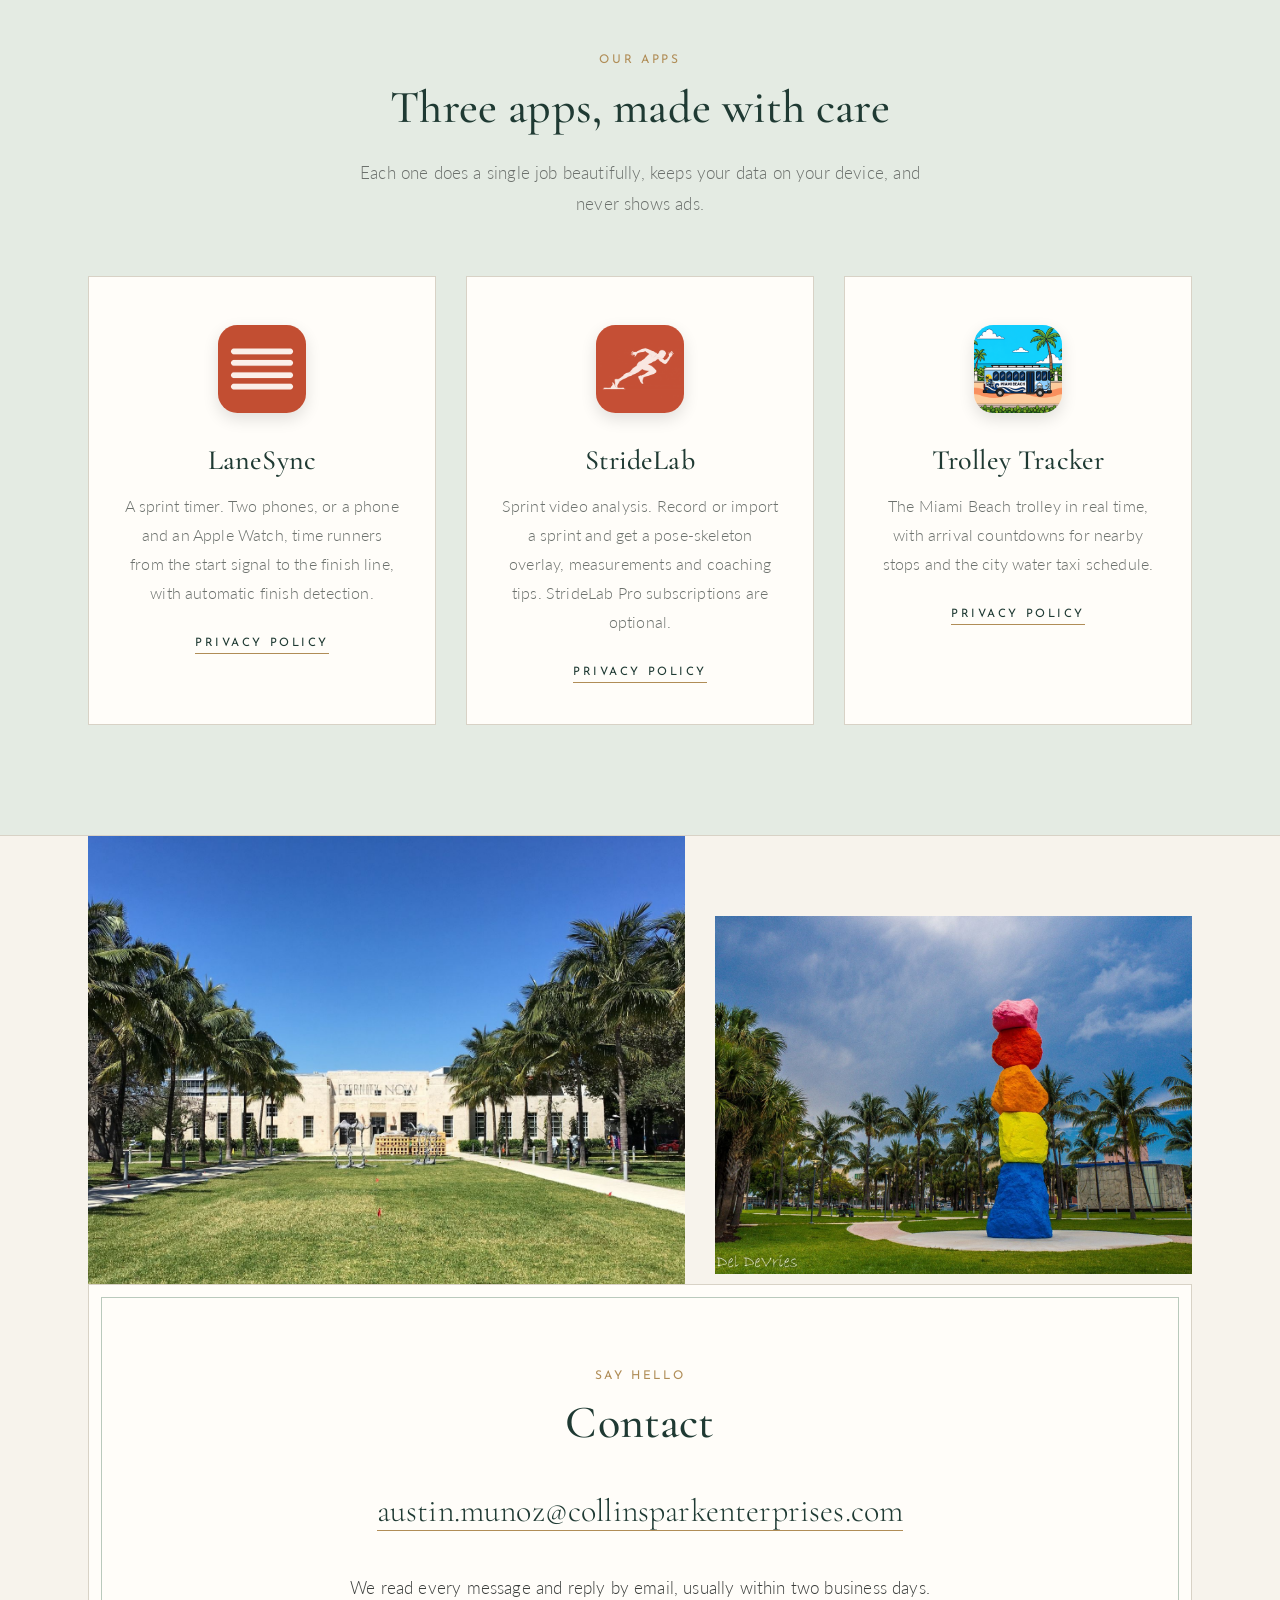
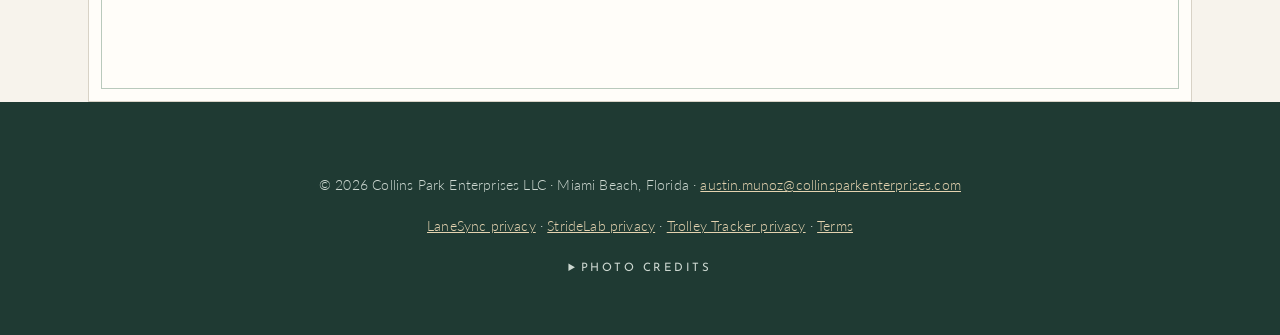
==== commit bb1238fe: "Refined Art Deco redesign (sage/deep green palette, serif + Josefin type); remove mailing address, e" ====
--- a/index.html
+++ b/index.html
@@ -1,18 +1,18 @@
 <!doctype html><html lang="en"><head><meta charset="utf-8"><meta name="viewport" content="width=device-width,initial-scale=1">
-<title>Collins Park Enterprises LLC</title><meta name="description" content="Collins Park Enterprises LLC, a Florida company that builds mobile apps."><link rel="preconnect" href="https://fonts.googleapis.com"><link rel="preconnect" href="https://fonts.gstatic.com" crossorigin><link href="https://fonts.googleapis.com/css2?family=Fraunces:opsz,wght@9..144,600;9..144,800&family=DM+Sans:wght@400;500;700&display=swap" rel="stylesheet"><link rel="stylesheet" href="./style.css"></head><body>
+<title>Collins Park Enterprises LLC</title><meta name="description" content="Collins Park Enterprises LLC, a Florida company that builds mobile apps."><link rel="preconnect" href="https://fonts.googleapis.com"><link rel="preconnect" href="https://fonts.gstatic.com" crossorigin><link href="https://fonts.googleapis.com/css2?family=Cormorant+Garamond:ital,wght@0,400;0,500;0,600;1,400&family=Josefin+Sans:wght@300;400;600&family=Lato:wght@300;400;700&display=swap" rel="stylesheet"><link rel="stylesheet" href="./style.css"></head><body>
 <header class="nav over"><a class="brand" href="./">Collins Park Enterprises</a><nav><a href="./#apps">Apps</a><a href="./#contact">Contact</a><a href="./terms/">Terms</a></nav></header>
 <section class="hero"><img class="hero-img" src="img/hero-eternity-now.jpg" alt="The Bass museum facade in Miami Beach with Sylvie Fleury's ETERNITY NOW sign under a blue sky"><div class="hero-shade"></div>
-<div class="wrap hero-text"><p class="kicker">Miami Beach · Florida</p><h1>Apps made under<br>the <span>sun</span>.</h1><p class="sub">Collins Park Enterprises builds small, beautifully focused mobile apps from a corner of Miami Beach between the museum and the sea.</p><a class="btn" href="#apps">See our apps</a></div></section>
-<div class="deco"></div>
+<div class="wrap hero-text"><p class="kicker">Miami Beach · Florida</p><h1>Thoughtful apps,<br><em>made by the sea</em></h1><p class="sub">Collins Park Enterprises builds small, beautifully focused mobile apps from a corner of Miami Beach between the museum and the sea.</p><a class="btn light" href="#apps">Discover our apps</a></div></section>
+<div class="deco"><span></span><i>◆</i><span></span></div>
 <main>
 <section class="wrap split"><div><p class="kicker">About us</p><h2>Built in Collins Park</h2><p>Collins Park Enterprises LLC is a Florida limited liability company that designs and develops mobile apps for iPhone, Apple Watch and Android. Our apps do one job well, keep your data on your device wherever possible, and never show ads.</p><p>Home base is the Collins Park neighborhood, steps from The Bass and Ugo Rondinone's <em>Miami Mountain</em>.</p></div>
 <figure class="photo tilt"><img src="img/miami-mountain.jpg" alt="Miami Mountain, Ugo Rondinone's stack of brightly painted boulders, in Collins Park"></figure></section>
-<section id="apps" class="apps"><div class="wrap"><p class="kicker">Our apps</p><h2>Three apps, made with care</h2><div class="cards">
-<article class="card c1"><img src="img/icons/lanesync.png" alt="LaneSync icon" width="88" height="88"><h3>LaneSync</h3><p>A sprint timer. Two phones, or a phone and an Apple Watch, time runners from the start signal to the finish line, with automatic finish detection.</p><a href="privacy/lanesync/">Privacy policy →</a></article>
-<article class="card c2"><img src="img/icons/stridelab.png" alt="StrideLab icon" width="88" height="88"><h3>StrideLab</h3><p>Sprint video analysis. Record or import a sprint and get a pose-skeleton overlay, measurements and coaching tips. StrideLab Pro subscriptions are optional.</p><a href="privacy/stridelab/">Privacy policy →</a></article>
-<article class="card c3"><img src="img/icons/trolley-tracker.png" alt="Trolley Tracker icon" width="88" height="88"><h3>Trolley Tracker</h3><p>The Miami Beach trolley in real time, with arrival countdowns for nearby stops and the city water taxi schedule.</p><a href="privacy/trolley-tracker/">Privacy policy →</a></article>
+<section id="apps" class="apps"><div class="wrap"><p class="kicker">Our apps</p><h2>Three apps, made with care</h2><p class="intro">Each one does a single job beautifully, keeps your data on your device, and never shows ads.</p><div class="cards">
+<article class="card c1"><img src="img/icons/lanesync.png" alt="LaneSync icon" width="88" height="88"><h3>LaneSync</h3><p>A sprint timer. Two phones, or a phone and an Apple Watch, time runners from the start signal to the finish line, with automatic finish detection.</p><a href="privacy/lanesync/">Privacy policy</a></article>
+<article class="card c2"><img src="img/icons/stridelab.png" alt="StrideLab icon" width="88" height="88"><h3>StrideLab</h3><p>Sprint video analysis. Record or import a sprint and get a pose-skeleton overlay, measurements and coaching tips. StrideLab Pro subscriptions are optional.</p><a href="privacy/stridelab/">Privacy policy</a></article>
+<article class="card c3"><img src="img/icons/trolley-tracker.png" alt="Trolley Tracker icon" width="88" height="88"><h3>Trolley Tracker</h3><p>The Miami Beach trolley in real time, with arrival countdowns for nearby stops and the city water taxi schedule.</p><a href="privacy/trolley-tracker/">Privacy policy</a></article>
 </div></div></section>
 <section class="wrap gallery"><figure class="photo"><img src="img/bass-lawn.jpg" alt="Palm-lined lawn of Collins Park leading to The Bass museum"></figure><figure class="photo"><img src="img/miami-mountain-2.jpg" alt="Miami Mountain sculpture against a blue sky with palm trees"></figure></section>
-<section id="contact" class="wrap contact"><div class="contact-card"><p class="kicker">Say hello</p><h2>Contact</h2><p class="big"><a href="mailto:austin.munoz@collinsparkenterprises.com">austin.munoz@collinsparkenterprises.com</a></p><p>Collins Park Enterprises LLC<br>2100 Park Ave Apt 304<br>Miami Beach, FL 33139, United States</p></div></section>
-</main><footer><div class="wrap"><p>© 2026 Collins Park Enterprises LLC · 2100 Park Ave Apt 304, Miami Beach, FL 33139 · <a href="mailto:austin.munoz@collinsparkenterprises.com">austin.munoz@collinsparkenterprises.com</a></p>
+<section id="contact" class="wrap contact"><div class="contact-card"><p class="kicker">Say hello</p><h2>Contact</h2><p class="big"><a href="mailto:austin.munoz@collinsparkenterprises.com">austin.munoz@collinsparkenterprises.com</a></p><p>We read every message and reply by email, usually within two business days.</p></div></section>
+</main><footer><div class="wrap"><p>© 2026 Collins Park Enterprises LLC · Miami Beach, Florida · <a href="mailto:austin.munoz@collinsparkenterprises.com">austin.munoz@collinsparkenterprises.com</a></p>
 <p><a href="./privacy/lanesync/">LaneSync privacy</a> · <a href="./privacy/stridelab/">StrideLab privacy</a> · <a href="./privacy/trolley-tracker/">Trolley Tracker privacy</a> · <a href="./terms/">Terms</a></p><details class="credits"><summary>Photo credits</summary><ul><li>“<a href="https://www.flickr.com/photos/82538566@N00/32738382760">Bass Museum of Art (ETERNITY NOW by Sylvie Fleury)</a>” by Jim Bowen, licensed <a href="https://creativecommons.org/licenses/by/2.0/">CC BY 2.0</a>, via Flickr. Resized and compressed.</li><li>“<a href="https://www.flickr.com/photos/25955895@N03/32690999064">Miami Mountain (2016) by Ugo Rondinone, Collins Park</a>” by Phillip Pessar, licensed <a href="https://creativecommons.org/licenses/by/2.0/">CC BY 2.0</a>, via Flickr. Resized and compressed.</li><li>“<a href="https://www.flickr.com/photos/53136684@N00/49625136566">Miami Mountain</a>” by deldevries, licensed <a href="https://creativecommons.org/licenses/by-sa/2.0/">CC BY-SA 2.0</a>, via Flickr. Resized and compressed.</li><li>“<a href="https://www.flickr.com/photos/25955895@N03/33534813245">Bass Museum Miami Beach</a>” by Phillip Pessar, licensed <a href="https://creativecommons.org/licenses/by/2.0/">CC BY 2.0</a>, via Flickr. Resized and compressed.</li></ul><p>Artworks shown: <em>ETERNITY NOW</em> by Sylvie Fleury (The Bass); <em>Miami Mountain</em> by Ugo Rondinone (Collins Park). Photos used under the licenses above; no endorsement by the photographers, artists or The Bass is implied.</p></details></div></footer></body></html>
--- a/style.css
+++ b/style.css
@@ -1,37 +1,44 @@
-:root{--sky:#2fa8e0;--sky-l:#d9f1fb;--coral:#ff6f61;--coral-d:#e8574a;--mint:#9fe3cf;--pink:#ffc6d3;--sun:#ffd166;--sand:#fff7ec;--ink:#1b2a3a;--muted:#5b6b7b;--r:24px}
+:root{--cream:#f7f3ec;--paper:#fffdf9;--sage:#b9c9bc;--sage-l:#e4ebe3;--euc:#6f8f7e;--deep:#1f3a33;--navy:#1c2a3a;--brass:#b08d57;--ink:#3a3d3b;--muted:#6c716d;--line:#d8d2c6}
 *{box-sizing:border-box}html{scroll-behavior:smooth}
-body{margin:0;font:18px/1.7 "DM Sans",system-ui,sans-serif;color:var(--ink);background:var(--sand)}
-h1,h2,h3{font-family:Fraunces,Georgia,serif;line-height:1.1;margin:.2em 0 .5em}h2{font-size:clamp(2rem,4vw,2.9rem)}
-a{color:var(--coral-d)}.wrap{max-width:1120px;margin:0 auto;padding:0 24px}
-.kicker{text-transform:uppercase;letter-spacing:.18em;font-size:.78rem;font-weight:700;color:var(--sky);margin:0}
-.nav{position:sticky;top:0;z-index:5;display:flex;justify-content:space-between;align-items:center;padding:16px 28px;background:rgba(255,247,236,.9);backdrop-filter:blur(10px)}
-.nav.over{position:absolute;left:0;right:0;background:transparent}.nav.over a{color:#fff}
-.brand{font-family:Fraunces,serif;font-weight:800;font-size:1.2rem;text-decoration:none;color:var(--ink)}
-.nav nav a{margin-left:22px;text-decoration:none;color:var(--ink);font-weight:500;transition:opacity .2s}.nav nav a:hover{opacity:.7}
-.hero{position:relative;min-height:100vh;display:flex;align-items:flex-end;overflow:hidden;color:#fff}
-.hero-img{position:absolute;inset:0;width:100%;height:100%;object-fit:cover;object-position:center 20%}
-.hero-shade{position:absolute;inset:0;background:linear-gradient(90deg,rgba(27,42,58,.55),rgba(27,42,58,0) 60%),linear-gradient(180deg,rgba(20,60,100,.35) 0%,rgba(20,60,100,0) 22%,rgba(20,60,100,0) 48%,rgba(255,111,97,.25) 68%,rgba(27,42,58,.88) 100%)}
-.hero-text{position:relative;padding-bottom:7vh;padding-top:42vh;width:100%}.hero .kicker{color:var(--sun)}
-.hero h1{font-size:clamp(2.4rem,6vw,4.4rem);font-weight:800;margin:.1em 0 .25em;text-shadow:0 4px 30px rgba(0,0,0,.25)}.hero h1 span{color:var(--sun)}
-.sub{max-width:560px;font-size:1.15rem;margin:0 0 28px}
-.btn{display:inline-block;background:var(--coral);color:#fff;text-decoration:none;font-weight:700;padding:14px 28px;border-radius:999px;box-shadow:0 10px 30px rgba(255,111,97,.45);transition:transform .2s,background .2s}.btn:hover{transform:translateY(-3px);background:var(--coral-d)}
-.deco{height:14px;background:repeating-linear-gradient(90deg,var(--coral) 0 60px,var(--sun) 60px 120px,var(--mint) 120px 180px,var(--sky) 180px 240px,var(--pink) 240px 300px)}
+body{margin:0;font:300 17px/1.85 Lato,system-ui,sans-serif;color:var(--ink);background:var(--cream);letter-spacing:.01em}
+h1,h2,h3{font-family:"Cormorant Garamond",Georgia,serif;font-weight:500;line-height:1.15;color:var(--deep);margin:.2em 0 .5em}
+h2{font-size:clamp(2.1rem,3.6vw,3rem)}h3{font-size:1.75rem}em{font-style:italic}
+a{color:var(--euc)}.wrap{max-width:1160px;margin:0 auto;padding:0 28px}
+.kicker,.nav nav a,.btn,.card a,.credits summary{font-family:"Josefin Sans",sans-serif;text-transform:uppercase;letter-spacing:.22em;font-weight:400}
+.kicker{font-size:.75rem;color:var(--brass);margin:0 0 .4em}
+.nav{position:sticky;top:0;z-index:5;display:flex;justify-content:space-between;align-items:center;padding:20px 40px;background:rgba(247,243,236,.95);border-bottom:1px solid var(--line)}
+.nav.over{position:absolute;left:0;right:0;background:transparent;border-color:rgba(255,255,255,.35)}.nav.over a,.nav.over .brand{color:#fff}
+.brand{font-family:"Cormorant Garamond",serif;font-size:1.45rem;font-weight:600;letter-spacing:.06em;text-decoration:none;color:var(--deep)}
+.nav nav a{margin-left:34px;font-size:.78rem;text-decoration:none;color:var(--ink);transition:color .3s}.nav nav a:hover{color:var(--brass)}
+.hero{position:relative;min-height:94vh;display:flex;align-items:center;justify-content:center;text-align:center;overflow:hidden;color:#fff}
+.hero-img{position:absolute;inset:0;width:100%;height:100%;object-fit:cover;object-position:center 22%}
+.hero-shade{position:absolute;inset:0;background:linear-gradient(180deg,rgba(20,35,30,.4),rgba(20,35,30,.38) 50%,rgba(20,35,30,.6))}
+.hero-text{position:relative;padding-top:30vh}.hero .kicker{color:#f2e6cf}
+.hero h1{color:#fff;font-weight:400;font-size:clamp(2.6rem,6vw,5rem);letter-spacing:.01em;text-shadow:0 2px 24px rgba(0,0,0,.3)}.hero h1 em{color:#e9f0e6}
+.sub{max-width:600px;margin:0 auto 34px;font-size:1.1rem}
+.btn{display:inline-block;font-size:.78rem;padding:15px 34px;border:1px solid currentColor;color:var(--deep);text-decoration:none;transition:background .3s,color .3s}
+.btn.light{color:#fff}.btn:hover{background:var(--deep);color:#fff;border-color:var(--deep)}
+.deco{display:flex;align-items:center;justify-content:center;gap:18px;padding:46px 0 0;color:var(--brass)}.deco span{width:120px;height:1px;background:var(--brass)}.deco i{font-style:normal;font-size:.7rem}
 main section{margin:110px auto}
-.split{display:grid;grid-template-columns:1.1fr .9fr;gap:70px;align-items:center}
-.photo{margin:0;border-radius:var(--r);overflow:hidden;box-shadow:0 25px 60px rgba(27,42,58,.18)}.photo img{width:100%;height:100%;display:block;object-fit:cover;transition:transform .6s}.photo:hover img{transform:scale(1.04)}
-.tilt{transform:rotate(2deg);max-height:600px;outline:10px solid #fff}
-.apps{background:linear-gradient(180deg,var(--sky-l),#fff);padding:100px 0;margin:0!important;border-radius:60px 60px 0 0}
-.cards{display:grid;grid-template-columns:repeat(3,1fr);gap:28px;margin-top:40px}
-.card{background:#fff;border-radius:var(--r);padding:34px 30px;box-shadow:0 12px 34px rgba(27,42,58,.08);border-top:8px solid var(--coral);transition:transform .25s,box-shadow .25s}
-.card:hover{transform:translateY(-8px);box-shadow:0 24px 50px rgba(27,42,58,.16)}.c2{border-color:var(--sky)}.c3{border-color:var(--mint)}
-.card img{border-radius:22%;box-shadow:0 8px 20px rgba(0,0,0,.15)}.card h3{font-size:1.6rem;margin-top:18px}.card p{color:var(--muted)}.card a{font-weight:700;text-decoration:none}
-.gallery{display:grid;grid-template-columns:1fr 1fr;gap:28px}.gallery .photo{aspect-ratio:4/3}
-.contact-card{background:linear-gradient(135deg,var(--coral),#ff9a76 55%,var(--sun));color:#fff;border-radius:40px;padding:70px clamp(28px,6vw,80px);box-shadow:0 30px 60px rgba(255,111,97,.3)}
-.contact-card .kicker{color:#fff;opacity:.85}.contact-card a{color:#fff}.big{font-size:clamp(1.05rem,2.6vw,1.6rem);font-weight:700;word-break:break-word}
-.doc{max-width:780px;background:#fff;border-radius:var(--r);padding:56px clamp(22px,6vw,64px);margin:50px auto 80px;box-shadow:0 12px 40px rgba(27,42,58,.08);border-top:10px solid var(--sky)}
-.doc h1{font-size:clamp(2rem,5vw,2.8rem)}.doc h2{font-size:1.35rem;margin-top:2em;color:var(--ink)}.doc li{margin:.35em 0}
-.muted{color:var(--muted)}.lead{background:var(--sky-l);padding:18px 22px;border-radius:16px;border-left:5px solid var(--coral)}
-footer{background:var(--ink);color:#cfd8e2;padding:44px 0;font-size:.92rem}footer a{color:var(--sun)}
-.credits summary{cursor:pointer;margin-top:12px;font-weight:700}.credits li{margin:6px 0}
-@media(max-width:860px){.split,.gallery{grid-template-columns:1fr;gap:40px}.cards{grid-template-columns:1fr}.tilt{transform:none}.nav{padding:14px 18px}.nav nav a{margin-left:14px;font-size:.92rem}.brand{font-size:1rem}main section{margin:70px auto}.apps{padding:70px 0;border-radius:36px 36px 0 0}.hero{min-height:74svh}.hero-img{object-position:55% 20%}.hero-text{padding-top:30svh;padding-bottom:5svh}}
+.split{display:grid;grid-template-columns:1fr 1fr;gap:90px;align-items:center}.split p{color:var(--muted)}
+.photo{margin:0;overflow:hidden;position:relative}.photo img{width:100%;height:100%;display:block;object-fit:cover;transition:transform 1.2s ease}.photo:hover img{transform:scale(1.035)}
+.tilt{aspect-ratio:4/5;outline:1px solid var(--brass);outline-offset:16px;margin:16px}
+.apps{background:var(--sage-l);padding:110px 0;margin:0!important;text-align:center;border-top:1px solid var(--line);border-bottom:1px solid var(--line)}
+.intro{max-width:560px;margin:0 auto;color:var(--muted)}
+.cards{display:grid;grid-template-columns:repeat(3,1fr);gap:30px;margin-top:56px;text-align:center}
+.card{background:var(--paper);padding:48px 34px 40px;border:1px solid var(--line);transition:transform .4s,box-shadow .4s}
+.card:hover{transform:translateY(-6px);box-shadow:0 22px 44px rgba(31,58,51,.12)}
+.card img{border-radius:22%;box-shadow:0 6px 16px rgba(0,0,0,.12)}.card h3{margin:22px 0 8px}.card p{color:var(--muted);font-size:.98rem}
+.card a{font-size:.72rem;text-decoration:none;color:var(--deep);border-bottom:1px solid var(--brass);padding-bottom:4px}
+.gallery{display:grid;grid-template-columns:1.25fr 1fr;gap:30px}.gallery .photo{aspect-ratio:4/3}.gallery .photo:last-child{margin-top:80px}
+.contact{text-align:center}.contact-card{border:1px solid var(--line);background:var(--paper);padding:80px clamp(24px,6vw,90px);position:relative}
+.contact-card:before{content:"";position:absolute;inset:12px;border:1px solid var(--sage);pointer-events:none}
+.big{font-family:"Cormorant Garamond",serif;font-size:clamp(1.2rem,2.8vw,2rem);word-break:break-word}.big a{color:var(--deep);text-decoration:none;border-bottom:1px solid var(--brass)}
+.doc{max-width:800px;background:var(--paper);border:1px solid var(--line);padding:64px clamp(22px,6vw,72px);margin:60px auto 90px}
+.doc h1{font-size:clamp(2.2rem,5vw,3.2rem);text-align:center}.doc>.muted{text-align:center;font-family:"Josefin Sans";text-transform:uppercase;letter-spacing:.2em;font-size:.75rem}
+.doc h2{font-size:1.6rem;margin-top:2em;padding-top:.6em;border-top:1px solid var(--line)}.doc li{margin:.4em 0}
+.muted{color:var(--muted)}.lead{background:var(--sage-l);padding:20px 26px;border-left:2px solid var(--euc)}
+footer{background:var(--deep);color:#cdd8d1;padding:56px 0;font-size:.9rem;text-align:center}footer a{color:#e4d3b0}
+.credits summary{cursor:pointer;margin-top:18px;font-size:.72rem}.credits ul{text-align:left;max-width:860px;margin:16px auto}.credits li{margin:6px 0}
+@media(max-width:860px){.split,.gallery{grid-template-columns:1fr;gap:48px}.gallery .photo:last-child{margin-top:0}.cards{grid-template-columns:1fr}.nav{padding:16px 20px}.nav nav a{margin-left:16px;font-size:.68rem;letter-spacing:.14em}.brand{font-size:1.1rem}main section{margin:76px auto}.apps{padding:76px 0}.hero{min-height:80svh}.hero-img{object-position:55% 20%}.hero-text{padding-top:22svh}.tilt{margin:16px 16px 0}}
 @media(max-width:420px){.nav nav a:nth-child(3){display:none}}
